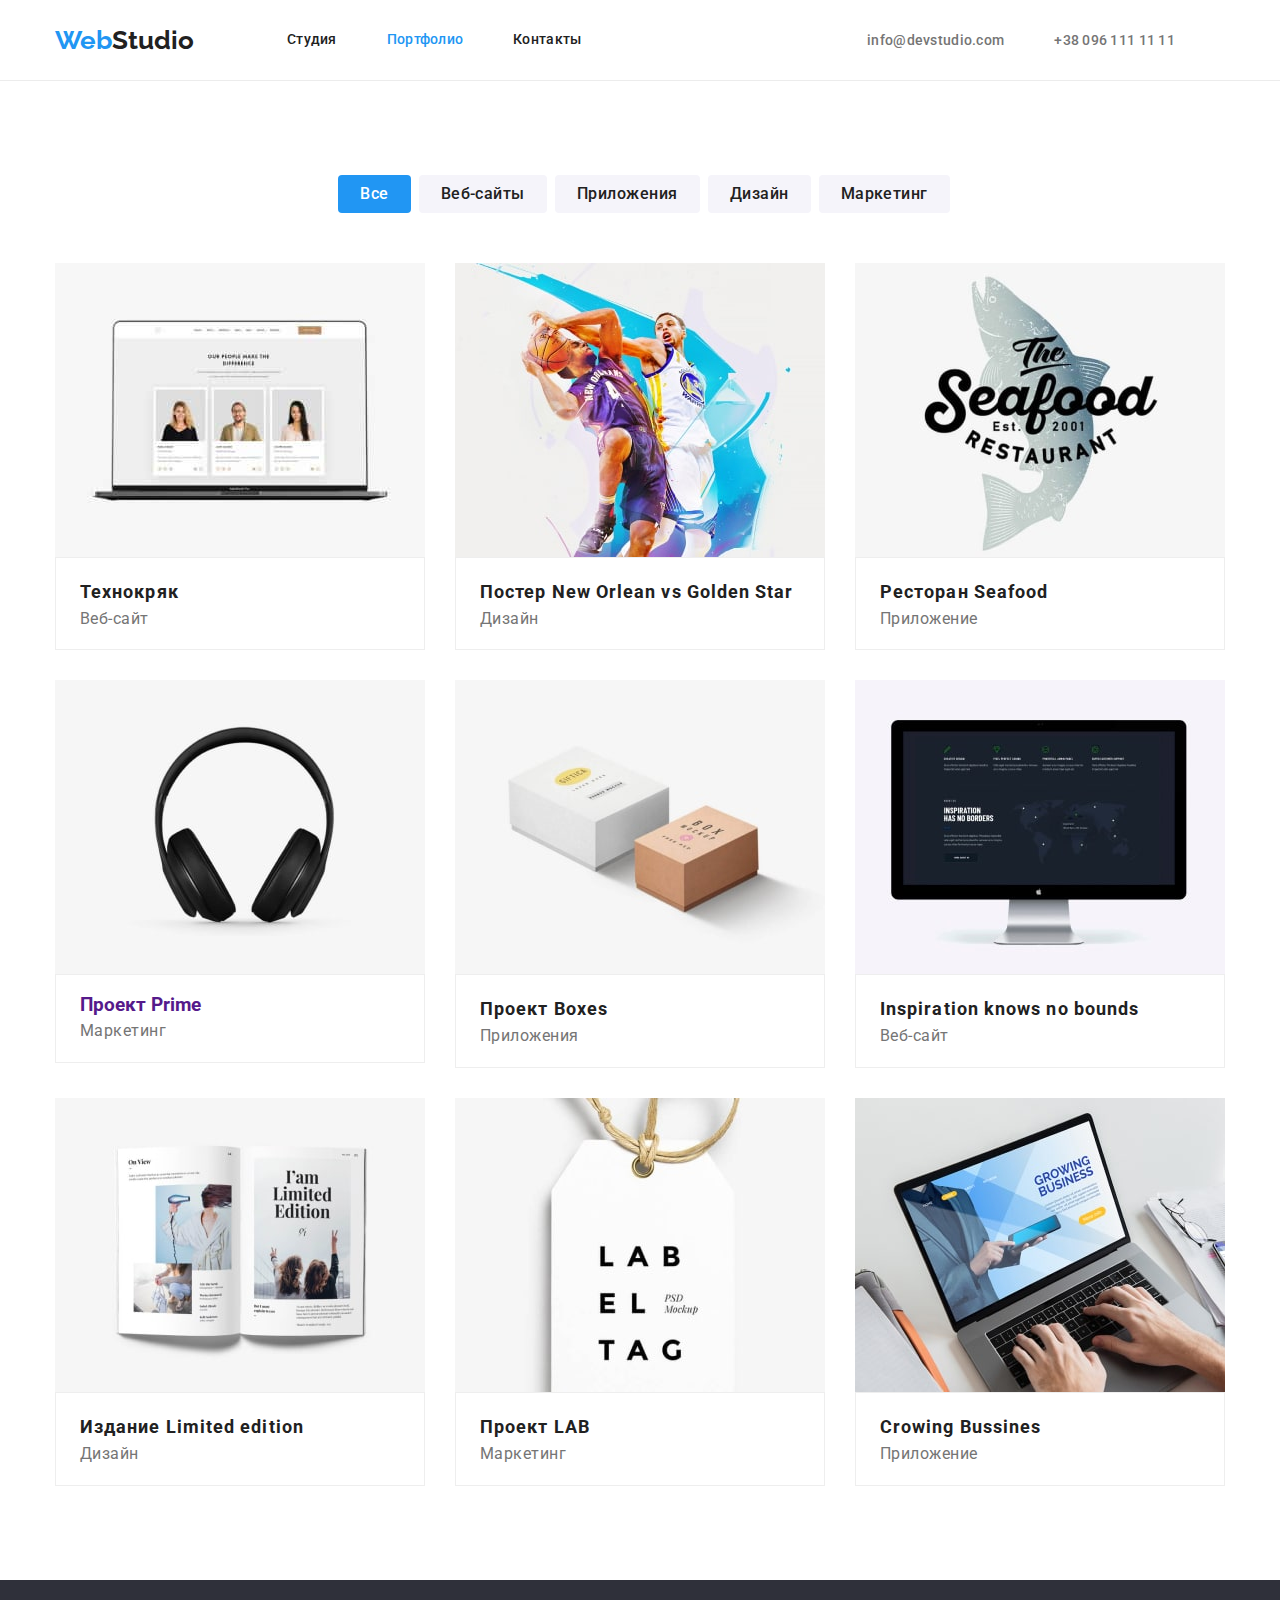
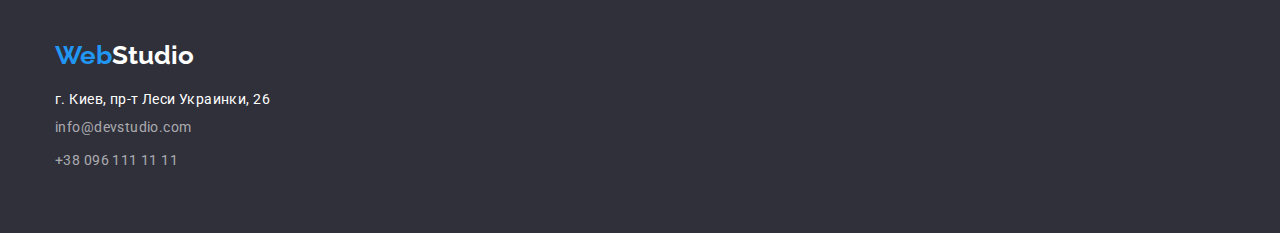
==== portfolio.html @ 930f54a1 "Скопированы файлы для 4-дз" ====
<!doctype html>

<html lang="en">
    <head>
        <meta charset="UTF-8">
        <meta http-equiv="X-UA-Compatible" content="IE=edge">
     
        <meta name="viewport" content="width=device-width, initial-scale=1.0">
        <link rel="preconnect" href="https://fonts.googleapis.com">
    <link rel="preconnect" href="https://fonts.gstatic.com" crossorigin>
    <link href="https://fonts.googleapis.com/css2?family=Raleway:wght@700&family=Roboto:wght@400;500;700;900&display=swap" rel="stylesheet">
    <link
    rel="stylesheet"
    href="https://cdnjs.cloudflare.com/ajax/libs/modern-normalize/1.1.0/modern-normalize.min.css"
  />
    <link rel="stylesheet" href="css/style.css">
        <title>Portfolio</title>
    </head>
    <body>
            <!-- Hesder -->
            <header class="header">
                <div class="container contacts-header" >
                <nav class="main-nav">
                   
                    <a class="web-studio" href="https://www.coherence.digital/"><span class="web">Web</span>Studio</a>
                
                    <ul class="site-nav item">
                        <li class="item"><a class="text-studio-page-second" href="https://den4icguti.github.io/goit-markup-hw-03/index.html">Студия</a></li>
                        <li class="item"><a class="text-portfolio-page-second" href="">Портфолио</a></li>
                        <li class="item"><a class="contacts" href="#">Контакты</a></li>
                    </ul>
                   
                </nav>
                       <ul class="contacts-header item">
                            <li class="item"><a class="mail-header" href="mailto:info@devstudio">info@devstudio.com</a></li>
                            <li class="item"><a class="tel-header" href="tel:+380961111111">+38 096 111 11 11</a></li>
                        </ul>
                 </div>
                      
            </header><!-- /Header -->
       
      
        <!-- Possibilities -->
        <main>
            <section class="section btn-section">
                <div class="container">
                    <h2 class="visually-hidden">Возможности</h2>

                
                    <ul class="buttons-group  btn-item">
                        <li class="btn-item">
                          <button class="btn-all"  type="button">Все</button>
                        </li>
                        <li class="btn-item">
                         <button  class="buttons"  type="button">Веб-сайты</button>
                        </li>
                        <li class="btn-item">
                         <button   class="buttons" type="button">Приложения</button>
                        </li>
                        <li class="btn-item">
                         <button  class="buttons" type="button">Дизайн</button>
                        </li>
                        <li class="btn-item">
                         <button  class="buttons" type="button">Маркетинг</button>
                        </li>
                    </ul>
               
               
             <!-- /Possibilities -->
    
           
             <!-- Presentation -->
             <ul class="presentation">
                    <li class="presintation-item"> 
                    <a class="link-presentation" href="#">   
                       <img class="cards-portfolio" src="img/img-1.jpg"  width="370" alt="Technokryak" title="Technokryak">
                       <div class="inner-text-present">
                         <h3 class="text-heading-present">Технокряк</h3>
                        <p class="discription-text-present">
                            Веб-сайт
                        </p>
                       </div>
                       
                    </a>
                    </li>

                    <li  class="presintation-item">
                    <a class="link-presentation" href="#">
                        <img class="cards-portfolio" src="img/img-2.jpg"  width="370" height="294" alt="Poster New Orlean vs Golden Star" title="Poster New Orlean vs Golden Star">
                        <div class="inner-text-present">
                            <h3 class="text-heading-present">Постер New Orlean vs Golden Star</h3>
                            <p class="discription-text-present">
                               Дизайн
                            </p>
                        </div>
                      
                    </a>
                    </li>

                    <li  class="presintation-item">
                    <a class="link-presentation" href="">
                        <img class="cards-portfolio" src="img/img-3.jpg"  width="370" height="294" alt="Restaurant Seafood" title="Restaurant Seafood">
                        <div class="inner-text-present">
                            <h3 class="text-heading-present">Ресторан Seafood</h3>
                            <p class="discription-text-present">
                                Приложение
                            </p>
                        </div>
                     
                    </a>
                        
                    </li>

                    <li  class="presintation-item">
                        <a class="link-presentation" href="">
                            <img class="cards-portfolio"  src="img/img-4.jpg"  width="370" height="294" alt="Project Prime" title="Project Prime">
                        
                                <div class="inner-text-present">
                                    <h3>Проект Prime</h3>
                                    <p class="discription-text-present">
                                        Маркетинг
                                    </p>
                                </div>
                              

                           
                        </a>
                       
                    </li>

                    <li  class="presintation-item">
                        <a class="link-presentation" href="">
                            <img class="cards-portfolio" src="img/img-5.jpg"  width="370" height="294" alt="Project Boxes" title="Project Boxes">
                            <div class="inner-text-present">
                                <h3 class="text-heading-present">Проект Boxes</h3>
                                <p  class="discription-text-present">
                                    Приложения
                                </p>
                                
                            </div>
                           
                        </a>
                      
                    </li>

                    <li  class="presintation-item">
                        <a class="link-presentation" href="">
                            <img class="cards-portfolio" src="img/img-6.jpg" width="370" height="294" alt="Inspiration knows no bounds" title="Inspiration knows no bounds">
                            <div class="inner-text-present">
                                <h3 class="text-heading-present" >Inspiration knows no bounds</h3>
                                <p class="discription-text-present">
                                    Веб-сайт
                                </p>
                            </div>
                          
                        </a>
                       
                    </li>

                    <li  class="presintation-item">
                        <a class="link-presentation" href="">
                            <img class="cards-portfolio" src="img/img-7.jpg" width="370" height="294" alt="Edition Limited edition" title="Edition Limited edition">
                            <div class="inner-text-present">
                                <h3 class="text-heading-present">Издание Limited edition</h3>
                                <p class="discription-text-present">
                                    Дизайн
                                </p>
                            </div>
                          
                        </a>
                      
                    </li>
                    <li  class="presintation-item">
                    <a class="link-presentation" href="">
                            <img class="cards-portfolio" src="img/img-8.jpg"  width="370" height="294" alt="Project LAB" title="Project LAB">
                            <div class="inner-text-present">
                                <h3 class="text-heading-present">Проект LAB</h3>
                                <p class="discription-text-present">
                                    Маркетинг
                               </p>
                            </div>
                       
                    </a>
                        
                    </li>
                    <li  class="presintation-item">
                        <a class="link-presentation" href="">
                            <img class="cards-portfolio" src="img/img-9.jpg" width="370" height="294" alt="Crowing Bussines" title="Crowing Bussines">
                            <div class="inner-text-present">
                                <h3 class="text-heading-present">Crowing Bussines</h3>
                                <p class="discription-text-present">
                                    Приложение
                                </p>
                            </div>
                           
                        </a>
                      
                    </li>
                 </ul>

              </div>
               
        
               </section><!-- /Presentation -->
            </main>
                <!-- footer -->
                <footer class="footer section-footer">
                    <div class="container">
                    
                    <a  class="web-studio-footer" href="https://www.coherence.digital/"><span class="web">Web</span>Studio</a>
                      
                     <address class="address">
                        <a class="inner-address" href="https://goo.gl/maps/U2Tdcyb7d477dYDr9"> г. Киев, пр-т Леси Украинки, 26</a>
                           
                       <a class="mail-footer" href="mailto:info@devstudio.com">info@devstudio.com</a>
                      
                       <a class="tel-footer" href="tel:+380961111111">+38 096 111 11 11</a>
                    </address>
                </div>
                </footer> <!-- /footer -->
        
    </body>
    </html>
---- css/style.css ----
body{

    font-family:  'Roboto',sans-serif;
   
    background-color:#fff;
}
h1,
h2,
h3,
p,
ul{
    margin: 0;
    padding: 0;
   
}

:root{
    --black: #212121;
    --white:#FFFFFF;
    --grey: #757575;
    --blue:#2196F3;
    --black-grey: #2F303A;

    --presentation-set: 30px;
}

li{
    list-style-type: none;
    padding: 0;
    margin: 0;
    
}
.section-footer{
    padding-top: 60px;
    padding-bottom: 60px;
}
.section{
    padding-top: 94px;
    padding-bottom: 94px;
}
/* Header */



.container{
 width: 1200px;
 margin: 0 auto ;
 padding-left: 15px;
 padding-right: 15px;
 
 } 

 .header{
    border-bottom:  1px solid #ECECEC ;
 }
 
.web-studio{
   
    display: block;
    padding-top: 25px;
    padding-bottom: 24px;

    margin-right: 93px;
    font-family: 'Raleway',sans-serif;
    font-style: normal;
    font-weight: bold;
    font-size: 26px;
    line-height:1.19;
    color: var(--black);
    text-decoration: none;

   
  
}

.web{
    color: var(--blue);
}


  
 .site-nav{
     display: flex;
    
 }

 .main-nav{
    display: flex;
    align-items: center;
}

  
   /* очищает крайнюю геометрию */
  .site-nav .item:not(:last-child)
  {
       margin-right: 50px; 
  } 
  

  
.text-studio{
    display: block;
    padding-top: 32px;
    padding-bottom: 32px;

   
    font-style: normal;
    font-weight: 500;
    font-size: 14px;
    line-height: 1.14;
    letter-spacing: 0.02em;
    color: var(--blue);
  
    text-decoration: none;
}

.text-portfolio{
    
    display: block;
    padding-top: 32px;
    padding-bottom: 32px;
   
    font-style: normal;
    font-weight: 500;
    font-size: 14px;
    line-height: 1.14;
    letter-spacing: 0.02em;
    color: var(--black);

    text-decoration: none;

}

.text-portfolio:hover{
    color: var(--blue);
}
.contacts{
    display: block;
    padding-top: 32px;
    padding-bottom: 32px;
 
    font-style: normal;
    font-weight: 500;
    font-size: 14px;
    line-height: 1.14;
    letter-spacing: 0.02em;
    color: var(--black);

    text-decoration: none;
}
   
   .contacts:hover{
    color: var(--blue);
   }
  /* contacts-header */
 


  .contacts-header{
      display: flex;
      align-items: center;
      margin-left:  auto;
     
      
}

.item{
    margin-right: 50px;
}
  
   
       
   .contacts-header.item:last-child{
       margin-right: 0;
   }

  .mail-header{
    
    font-style: normal;
    font-weight: 500;
    font-size: 14px;
    line-height: 1.14;
    letter-spacing: 0.02em;
    
    text-decoration: none;

    color:var(--grey);
}
    
    .mail-header:hover{
        color: var(--blue);
    }
    
    
    .tel-header{
        
        font-style: normal;
        font-weight: 500;
        font-size: 14px;
        line-height: 1.14;
        letter-spacing: 0.02em;
    
        text-decoration: none;
    
         color: var(--grey);
         
    }
    
    
    .tel-header:hover{
        color: var(--blue);
    }
    


/* Page-1/index.html */

/* banner */
.banner{

padding-top: 200px;
padding-bottom: 200px;
background-color: var( --black-grey);
/* background-color: rgba(47, 48, 58, 0.4); */
/* background-image: url(/img/baground-hero/hero.jpg); */


}

 .banner__text{
    
    font-size: 44px;
    font-weight: 900;
    line-height:1.36;
    text-align: center;
    text-transform: uppercase;
    
    color: var(--white);

}



.btn-text-banner{

 font-size: 16px;
  line-height: 1.87;
 
  cursor: pointer;
  color: var(--white);
  background: #2196F3;
  display: block;
  margin: auto;
  margin-top: 30px;
  /* text */
  padding: 10px 32px;

  /* btn */
   border-color: transparent;
   border-radius: 3px;

  
}

.btn-text-banner:hover, .btn-text-banner:focus
{
    background: #188CE8;
    color: var(--white);
    
}
/* /banner */

/* feature */

.features{
    display: flex;
}

.description-item{
    margin-right: 30px;
    width: 270px;
   
}

.description-item:last-child{
    margin-right: 0;
    
}

.inner-content{
    background:  #F5F4FA;
}

.text-features{
   
    font-style: normal;
    font-weight: bold;
    font-size: 14px;
    line-height: 1.14;
    letter-spacing: 0.03em;
    text-transform: uppercase;
    color: var(--black);

   }

.description{
    font-style: normal;
    font-size: 14px;
    line-height: 1.7;

    letter-spacing: 0.03em;

    color: var(--grey);

    margin-top: 10px;
}




.technology{
    margin-bottom: 50px;
    font-style: normal;
    font-weight: bold;
    font-size: 36px;
    line-height: 1.16;
    text-align: center;
    
    letter-spacing: 0.03em;

    color: var(--black);
}

.section.section-inner{
    padding-top: 0px;
}

.item-technology:last-child{
    margin-right: 0;
}

.img-technology{
    display: block;
}

.technology-inner{
    display: flex;
   

}

.item-technology{

margin-right: 30px;
}



/* /feature */



.inner-team{
    display: flex;
    
}

.inner-team .team{
    margin-right: 30px;
    background-color: #ffff;
    /* border-radius: 5px;
    box-shadow: 0px 1px 3px rgba(0, 0, 0, 0.12), 0px 1px 1px rgba(0, 0, 0, 0.14), 0px 2px 1px rgba(0, 0, 0, 0.2); */
    border-radius: 0px 0px 4px 4px;
}


.team:last-child{
    margin-right: 0px;
   
}


.team-card{
    display: block;

    
}

.our-team{
   
  margin-bottom: 50px;
   font-style: normal;
    font-weight: bold;
    font-size: 36px;
    line-height: 1.16;
    text-align: center;

   
}


.name-developer{

    margin-bottom: 10px;
  
   width: 270px;
   
   font-style: normal;
    font-weight: 500;
    font-size: 16px;
    line-height: 1.3;
    text-align: center;
    letter-spacing: 0.03em;

    color: var(--black);
   
}

.item-work{
    padding-top: 30px;
    padding-bottom: 30px;
    
}

.position{
    
  font-style: normal;
    font-weight: normal;
    font-size: 16px;
    line-height: 1.3;
    text-align: center;
    letter-spacing: 0.03em;

  color: var(--grey);

}
/* /Team Work */
/* page-1/index.html */

.footer{
  background: var( --black-grey);
}

.web-studio-footer{
    font-family: 'Raleway',sans-serif;
    font-style: normal;
    font-weight: bold;
    font-size: 26px;
    line-height:1.19;

    color: var(--white);
    text-decoration: none;
    
   display: block;

   padding-bottom: 20px;
  
}



.address{

    font-style: normal;
    font-weight: normal;
    font-size: 14px;
    line-height: 1.16;
    letter-spacing: 0.03em;

    text-decoration: none;

    color: var(--white);
  
}




.inner-address{
    
    font-style: normal;
    font-weight: normal;
    font-size: 14px;
    line-height: 1.16;
    letter-spacing: 0.03em;

    text-decoration: none;

    color: var(--white);
}
.mail-footer{
     display: block;

    margin-top: 9px;

   text-decoration: none;
    font-size: 14px;
    line-height: 1.71;
    letter-spacing: 0.03em;
    color: rgba(255, 255, 255, 0.6);

}

.mail-footer:hover{
  color: var(--white);
}


.tel-footer{
    display: block;
    margin-top: 9px;
    
   font-style: normal;
   font-weight: normal;
   font-size: 14px;
   line-height:1.71;
   text-decoration: none;
   letter-spacing: 0.03em;
    color: rgba(255, 255, 255, 0.6);

}

.tel-footer:hover{
    color: var(--white);
}


/* Page-2 /Portfolio.html */


.text-portfolio-page-second{
    display: block;
    padding-top: 32px;
    padding-bottom: 32px;
   
   
    font-style: normal;
    font-weight: 500;
    font-size: 14px;
    line-height: 1.14;
    letter-spacing: 0.02em;
    color: var(--blue);
    text-decoration: none;
}



.text-studio-page-second{
    display: block;
    padding-top: 32px;
    padding-bottom: 32px;

   
    font-style: normal;
    font-weight: 500;
    font-size: 14px;
    line-height: 1.14;
    letter-spacing: 0.02em;
    color: var(--black);
  
    text-decoration: none;
}


.text-studio-page-second:hover{
    color: var(--blue);
}

/* Buttons
========= */
.buttons-group{
 display: flex;
 
 margin-bottom: 50px;
 
}


.section .btn-section{
    padding-top: 94px;
    padding-bottom: 0px;
}

 .btn-item{

 margin-left:8px;
 justify-content: center;

}

.btn-item:last-child{
    margin-left: 8px;
}

 .btn-item:first-child{
     margin-left: 0px;
 }

 
.btn-all{
    background: var(--blue);
    border-radius: 4px;
    padding: 6px 22px;
    border: transparent;
/* Text */

font-style: normal;
font-weight: 500;
font-size: 16px;
line-height: 1.6;
text-align: center;
letter-spacing: 0.03em;
color: var(--white);
}

.visually-hidden {
    position: absolute;
    width: 1px;
    height: 1px;
    margin: -1px;
    padding: 0;
    overflow: hidden;
    border: 0;
    clip: rect(0 0 0 0)
  }

.buttons{
    background:  #F5F4FA;
    border-radius: 4px;
    cursor: pointer;
    padding: 6px 22px;

    border: transparent;


    /* Text */

    
    font-style: normal;
    font-weight: 500;
    font-size: 16px;
    line-height: 1.6;

    letter-spacing: 0.03em;

    color: var(--black);
}

.buttons:hover{
color: var(--white);
background: var(--blue);
border-radius: 4px;
}

/* Presentation/ Portfolio 
================= */
.presentation{
  
display: flex;
flex-wrap: wrap;


margin-left: calc(-1 * var(--presentation-set));
margin-top: calc(-1 * var(--presentation-set));




/* padding-bottom: 94px; */
}

.presintation-item{
   
   flex-basis: calc(100% /  var(--presentation-set) );

   margin-left: var(--presentation-set);
   margin-top:   var(--presentation-set);
 

  
}
    
  
.inner-text-present{
     padding-top: 20px;
    padding-bottom: 20px;
    padding-left: 24px;
    padding-right: 24px;

    
    border: 1px solid #EEEEEE; 

    border-top: 1px solid  #EEEEEE;
    
}


.text-heading-present{
 
    font-style: normal;
    font-weight: bold;
    font-size: 18px;
    line-height: 1.5;
    letter-spacing: 0.06em;
     
     color: var(--black);
     
     
    

    }

    .cards-portfolio{
        display: block;
    }
.discription-text-present{


   font-style: normal;
    font-size: 16px;
    line-height: 1.3;
    letter-spacing: 0.03em;
    
    color: var(--grey);

     margin-top: 4px; 


    

    
}

.link-presentation{
 text-decoration: none;
   width: 370px;
  
}
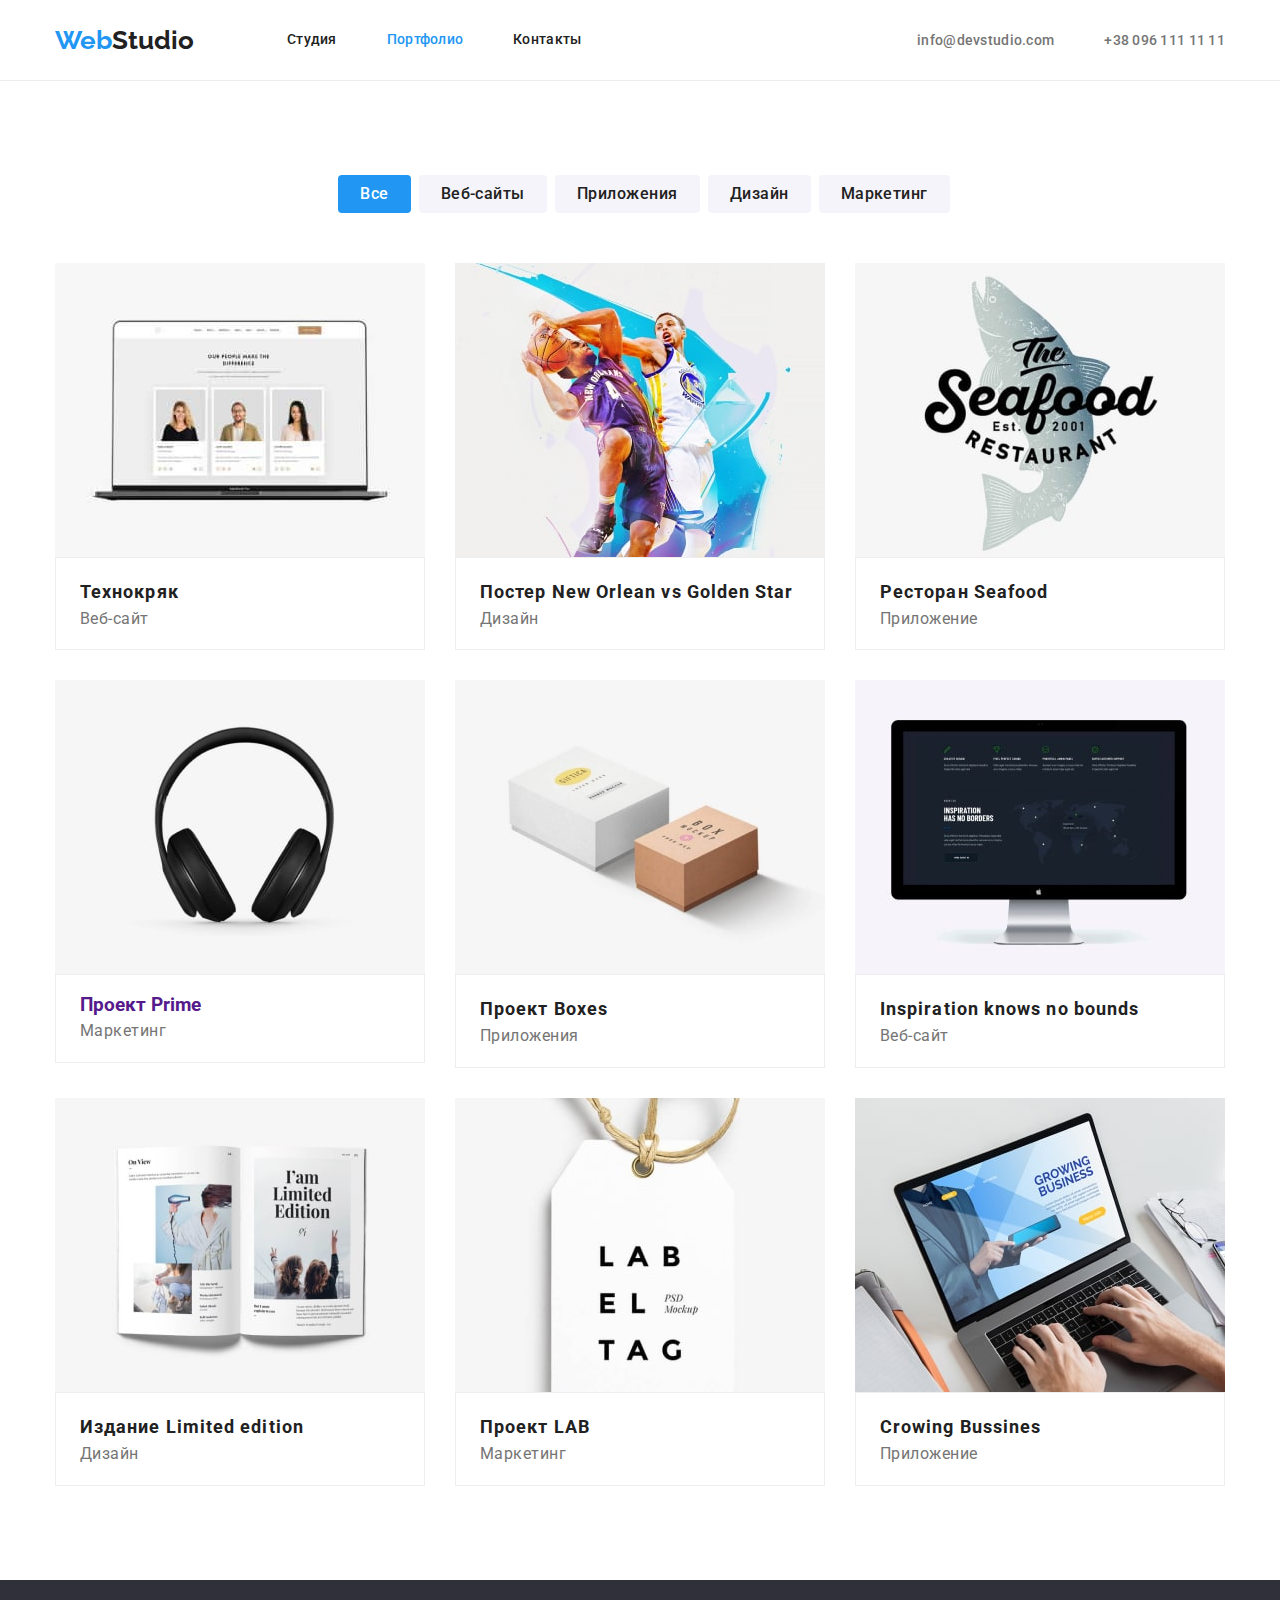
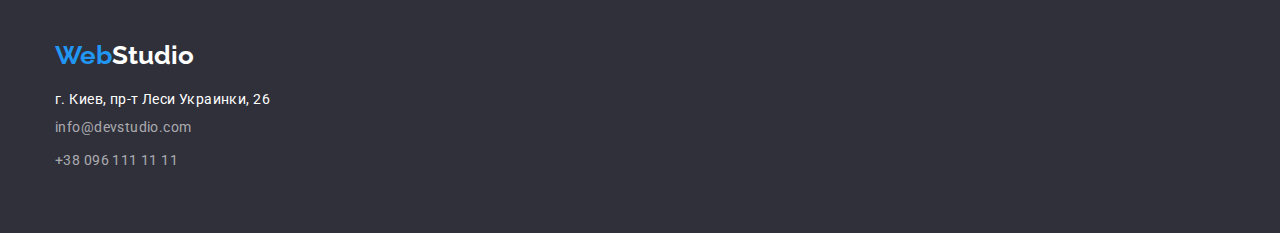
==== commit 7829674d: "Частично оформлены карточки, portfolio,studio, добавлено затмение на Hero" ====
--- a/portfolio.html
+++ b/portfolio.html
@@ -16,6 +16,9 @@
     <link rel="stylesheet" href="css/style.css">
         <title>Portfolio</title>
     </head>
+
+    
+
     <body>
             <!-- Hesder -->
             <header class="header">
@@ -24,14 +27,14 @@
                    
                     <a class="web-studio" href="https://www.coherence.digital/"><span class="web">Web</span>Studio</a>
                 
-                    <ul class="site-nav item">
-                        <li class="item"><a class="text-studio-page-second" href="https://den4icguti.github.io/goit-markup-hw-03/index.html">Студия</a></li>
+                    <ul class="site-nav">
+                        <li class="item"><a class="text-studio-page-second" href="https://den4icguti.github.io/goit-markup-hw-04/index.html">Студия</a></li>
                         <li class="item"><a class="text-portfolio-page-second" href="">Портфолио</a></li>
                         <li class="item"><a class="contacts" href="#">Контакты</a></li>
                     </ul>
                    
                 </nav>
-                       <ul class="contacts-header item">
+                       <ul class="contacts-header ">
                             <li class="item"><a class="mail-header" href="mailto:info@devstudio">info@devstudio.com</a></li>
                             <li class="item"><a class="tel-header" href="tel:+380961111111">+38 096 111 11 11</a></li>
                         </ul>
@@ -114,8 +117,7 @@
                     <li  class="presintation-item">
                         <a class="link-presentation" href="">
                             <img class="cards-portfolio"  src="img/img-4.jpg"  width="370" height="294" alt="Project Prime" title="Project Prime">
-                        
-                                <div class="inner-text-present">
+                              <div class="inner-text-present">
                                     <h3>Проект Prime</h3>
                                     <p class="discription-text-present">
                                         Маркетинг
--- a/css/style.css
+++ b/css/style.css
@@ -91,11 +91,10 @@
 
   
    /* очищает крайнюю геометрию */
-  .site-nav .item:not(:last-child)
-  {
-       margin-right: 50px; 
-  } 
-  
+  
+   .item:last-child{
+    margin-right: 0;
+}
 
   
 .text-studio{
@@ -170,9 +169,7 @@
   
    
        
-   .contacts-header.item:last-child{
-       margin-right: 0;
-   }
+   
 
   .mail-header{
     
@@ -220,12 +217,15 @@
 
 padding-top: 200px;
 padding-bottom: 200px;
-background-color: var( --black-grey);
-/* background-color: rgba(47, 48, 58, 0.4); */
-/* background-image: url(/img/baground-hero/hero.jpg); */
-
-
-}
+background-image: radial-gradient(rgba(47, 48, 58, 0.4),rgba(47, 48, 58, 0.4)),
+     url(/img/baground-hero/hero.jpg);
+    
+  /* max-width: 1600; */
+  background-size: cover;
+  background-position: center;
+  background-repeat: no-repeat;
+
+ }
 
  .banner__text{
     
@@ -368,8 +368,8 @@
 .inner-team .team{
     margin-right: 30px;
     background-color: #ffff;
-    /* border-radius: 5px;
-    box-shadow: 0px 1px 3px rgba(0, 0, 0, 0.12), 0px 1px 1px rgba(0, 0, 0, 0.14), 0px 2px 1px rgba(0, 0, 0, 0.2); */
+    border-radius: 5px;
+    box-shadow: 0px 1px 3px rgba(0, 0, 0, 0.12), 0px 1px 1px rgba(0, 0, 0, 0.14), 0px 2px 1px rgba(0, 0, 0, 0.2);
     border-radius: 0px 0px 4px 4px;
 }
 
@@ -679,6 +679,11 @@
 
   
 }
+
+.presintation-item:hover{
+ box-shadow: 0px 1px 1px rgba(0, 0, 0, 0.12), 0px 4px 4px rgba(0, 0, 0, 0.06), 1px 4px 6px rgba(0, 0, 0, 0.16);
+}
+
     
   
 .inner-text-present{
@@ -704,11 +709,7 @@
     letter-spacing: 0.06em;
      
      color: var(--black);
-     
-     
-    
-
-    }
+}
 
     .cards-portfolio{
         display: block;
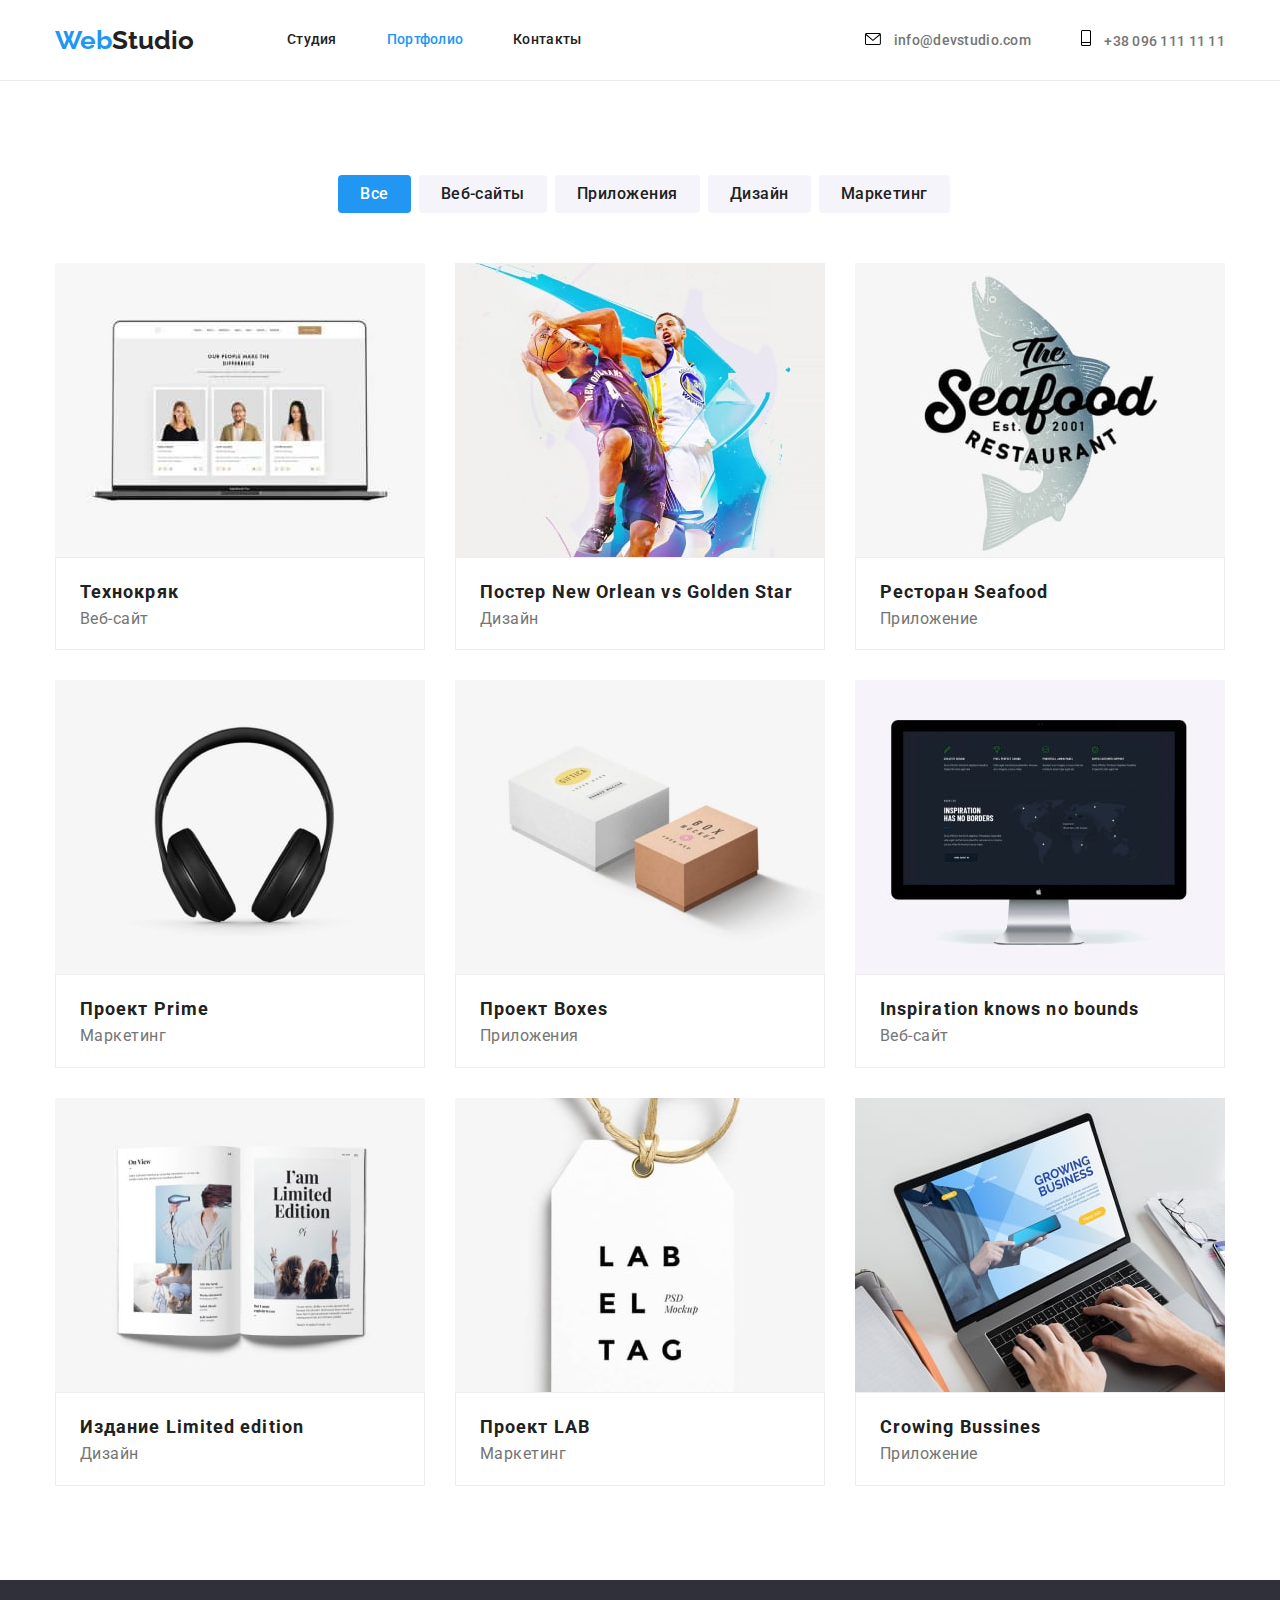
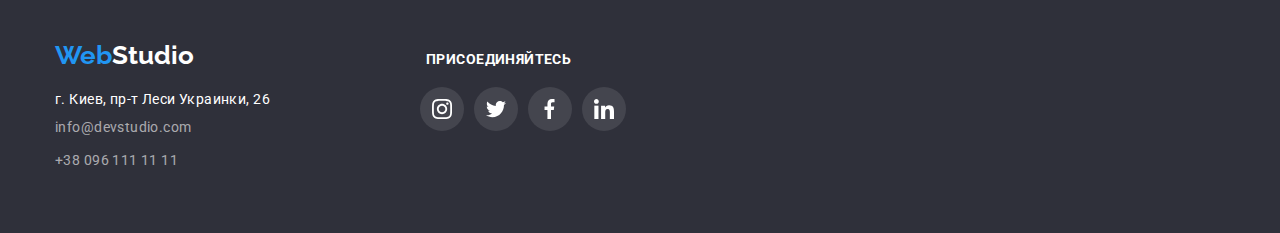
==== commit 72f5e04d: "Закончил 4-дз" ====
--- a/portfolio.html
+++ b/portfolio.html
@@ -35,8 +35,18 @@
                    
                 </nav>
                        <ul class="contacts-header ">
-                            <li class="item"><a class="mail-header" href="mailto:info@devstudio">info@devstudio.com</a></li>
-                            <li class="item"><a class="tel-header" href="tel:+380961111111">+38 096 111 11 11</a></li>
+                            <li class="item"><a class="mail-header" href="mailto:info@devstudio">
+                            <svg class="icon-right" width="16" height="12">
+                                    <use href="./img/spraits.svg#icon-mail"></use>
+                                 </svg>
+                                 info@devstudio.com</a>
+                            </li>
+                            <li class="item"><a class="tel-header" href="tel:+380961111111">
+                                <svg  class="icon-right" width="10" height="16">
+                                    <use href="./img/spraits.svg#smart"></use>
+                                 </svg>
+                                
+                                +38 096 111 11 11</a></li>
                         </ul>
                  </div>
                       
@@ -118,7 +128,7 @@
                         <a class="link-presentation" href="">
                             <img class="cards-portfolio"  src="img/img-4.jpg"  width="370" height="294" alt="Project Prime" title="Project Prime">
                               <div class="inner-text-present">
-                                    <h3>Проект Prime</h3>
+                                    <h3 class="text-heading-present">Проект Prime</h3>
                                     <p class="discription-text-present">
                                         Маркетинг
                                     </p>
@@ -208,19 +218,60 @@
                 <!-- footer -->
                 <footer class="footer section-footer">
                     <div class="container">
-                    
-                    <a  class="web-studio-footer" href="https://www.coherence.digital/"><span class="web">Web</span>Studio</a>
-                      
-                     <address class="address">
-                        <a class="inner-address" href="https://goo.gl/maps/U2Tdcyb7d477dYDr9"> г. Киев, пр-т Леси Украинки, 26</a>
-                           
-                       <a class="mail-footer" href="mailto:info@devstudio.com">info@devstudio.com</a>
-                      
-                       <a class="tel-footer" href="tel:+380961111111">+38 096 111 11 11</a>
-                    </address>
-                </div>
-                </footer> <!-- /footer -->
-        
+                        <div class="main-footer">
+                            <div class="inner-adress">
+                                <a  class="web-studio-footer" href="https://www.coherence.digital/"><span class="web">Web</span>Studio</a>
+                      
+                                <address class="address">
+                                   <a class="inner-address" href="https://goo.gl/maps/U2Tdcyb7d477dYDr9"> г. Киев, пр-т Леси Украинки, 26</a>
+                                      
+                                  <a class="mail-footer" href="mailto:info@devstudio.com">info@devstudio.com</a>
+                                 
+                                  <a class="tel-footer" href="tel:+380961111111">+38 096 111 11 11</a>
+                               </address>
+
+                            </div>
+                            <div class="inner-icons">
+                                <h3 class="title-icons">
+                                    ПРИСОЕДИНЯЙТЕСЬ
+                                </h3>
+                                <ul class="inner-footer-social" >
+                                     <li class="item-footer-social"><a class="footer-social" href="">
+                                        <svg class="icon-social"  width="20" height="20">
+                                            <use href="./img/spraits.svg#instagram"></use>
+                                        </svg>
+                                        </a>
+                                    </li>
+                                
+                            <li class="item-footer-social"><a class="footer-social" href="">
+                                            <svg  class="icon-social"   width="20" height="20">
+                                                <use href="./img/spraits.svg#twitter"></use>
+                                            </svg>
+                                            </a>   
+                                        </li>
+                                
+                            <li class="item-footer-social"><a class="footer-social" class="footer-social" href="">
+                                        <svg class="icon-social"  width="20" height="20">
+                                            <use href="./img/symbol-defs.svg#facebook"></use>
+                                        </svg>
+                                    </a>
+                                </li>
+                            
+                            <li class="item-footer-social"><a class="footer-social" href="">
+                                <svg class="icon-social"  width="20" height="20">
+                                    <use href="./img/spraits.svg#linkedin"></use>
+                                </svg>
+                              </a>
+                             </li>
+                        </ul>
+                    </div>
+                        </div>
+                       
+
+                   </div>
+                        
+                     
+        </footer> <!-- /footer -->
     </body>
-    </html>
+</html>
     --- a/css/style.css
+++ b/css/style.css
@@ -38,6 +38,7 @@
     padding-top: 94px;
     padding-bottom: 94px;
 }
+
 /* Header */
 
 
@@ -130,7 +131,9 @@
 
 }
 
-.text-portfolio:hover{
+.text-portfolio:hover,
+.text-portfolio:focus
+{
     color: var(--blue);
 }
 .contacts{
@@ -148,7 +151,9 @@
     text-decoration: none;
 }
    
-   .contacts:hover{
+   .contacts:hover,
+   .contacts:focus
+   {
     color: var(--blue);
    }
   /* contacts-header */
@@ -167,9 +172,35 @@
     margin-right: 50px;
 }
   
-   
-       
-   
+   .icon-right{
+   
+    margin-right: 10px;
+}
+
+   .icon-phfone{
+       margin-right: 10px;
+   }
+
+
+  .mail{
+       display: block;
+      
+       padding-top: 32px;
+
+   }
+   .mail-header:hover{
+    fill: var(--blue);
+   }
+   .mail-header:hover{
+    color: var(--blue);
+}
+
+
+    /* .mail-header:hover.icon-right,
+    .mail-header:focus.icon-right
+    {
+        fill: var(--blue);
+    } */
 
   .mail-header{
     
@@ -184,10 +215,7 @@
     color:var(--grey);
 }
     
-    .mail-header:hover{
-        color: var(--blue);
-    }
-    
+   
     
     .tel-header{
         
@@ -203,12 +231,19 @@
          
     }
     
-    
+    .tel-header:hover{
+        fill: var(--blue);
+    }
+
     .tel-header:hover{
         color: var(--blue);
     }
     
 
+   .tel-header:hover.icon-right,
+   .tel-header:hover.icon-right{
+       fill: var(--blue);
+   }
 
 /* Page-1/index.html */
 
@@ -218,7 +253,7 @@
 padding-top: 200px;
 padding-bottom: 200px;
 background-image: radial-gradient(rgba(47, 48, 58, 0.4),rgba(47, 48, 58, 0.4)),
-     url(/img/baground-hero/hero.jpg);
+     url(../img/baground-hero/hero.jpg);
     
   /* max-width: 1600; */
   background-size: cover;
@@ -272,6 +307,48 @@
 
 /* feature */
 
+.section.section-features{
+    padding-top: 94px;
+    padding-bottom: 0px;
+}
+
+.features-icon{
+    display: flex;
+}
+
+.item-icon{
+   width: 270px;
+   height: 120px;
+   margin-right: 30px;
+   background-color:#F5F4FA;
+   border-radius: 4px;
+   margin-bottom: 30px;
+   
+ }
+
+.icons-features{
+  margin-left: 100px;
+  margin-top: 25px;
+}
+
+/* .item-icon:last-child{
+    margin-right: 0px;
+}
+
+.clock-icon{
+
+  margin-left: 102px;
+  margin-top: 25px;
+  margin-bottom: 25px;
+}
+
+.icon-diagram{
+  
+    margin-left: 102px;
+    margin-top: 25px;
+    margin-bottom: 25px;
+} */
+
 .features{
     display: flex;
 }
@@ -401,7 +478,7 @@
 
 .name-developer{
 
-    margin-bottom: 10px;
+  margin-bottom: 10px;
   
    width: 270px;
    
@@ -431,9 +508,115 @@
     text-align: center;
     letter-spacing: 0.03em;
 
-  color: var(--grey);
-
-}
+     color: var(--grey);
+
+     margin-bottom: 16px;
+}
+
+
+.social-set{
+    display: flex;
+    justify-content: center;
+}
+
+.item-socials{
+    fill: #AFB1B8;
+}
+
+.item-social{
+    margin-right: 10px;
+    width: 44px;
+    height: 44px;
+
+}
+
+.item-social:last-child{
+    margin-right: 0;
+}
+
+
+.social-link{
+    width: 100%;
+    height: 100%;
+    display: flex;
+    align-items: center;
+    justify-content: center;
+    border-radius: 50%;
+    background-color:#ffffff;
+}
+
+.social-link:hover{
+    background-color: var(--blue);
+   
+}
+
+.social-link:hover .item-socials,
+.social-link:focus .item-socials
+{
+ 
+  fill:var(--white);
+  
+}
+
+
+/* Claients
+============= */
+.clients{
+    display: flex;
+   
+}
+
+
+
+.item-clients{
+    margin-right: 30px;
+    width: 170px;
+    height: 92px;
+   
+   
+}
+.link-company{
+    display: block;
+    width: 100%;
+    height: 100%;
+  
+    border: solid 1px #AFB1B8;
+    border-radius: 4px;
+    cursor: pointer;
+}
+
+
+
+.icon-company{
+    margin-left: 32px;
+    margin-top: 16px;
+    fill:  #AFB1B8;    
+   }
+
+   .link-company:hover{
+       border: solid 1px #2196F3;
+   }
+  
+   .link-company:hover{
+       fill: border solid 1px #2196F3;
+   }
+
+
+   .link-company:hover .icon-company{
+       fill:#2196F3
+   }
+  
+.item-clients:last-child{
+    margin-right: 0px;
+}
+
+
+
+
+
+
+
+
 /* /Team Work */
 /* page-1/index.html */
 
@@ -447,13 +630,13 @@
     font-weight: bold;
     font-size: 26px;
     line-height:1.19;
-
+   
     color: var(--white);
     text-decoration: none;
     
-   display: block;
-
-   padding-bottom: 20px;
+    display: block;
+
+    padding-bottom: 20px;
   
 }
 
@@ -501,7 +684,9 @@
 
 }
 
-.mail-footer:hover{
+.mail-footer:hover
+.mail-footer:focus
+{
   color: var(--white);
 }
 
@@ -520,9 +705,77 @@
 
 }
 
-.tel-footer:hover{
+.tel-footer:hover
+.tel-footer:focus
+{
+
     color: var(--white);
 }
+
+.title-icons{
+font-weight: bold;
+font-size: 14px;
+line-height: 16px;
+letter-spacing: 0.03em;
+text-transform: uppercase;
+color: #FFFFFF;
+margin-left: 156px;
+padding-bottom: 20px;
+
+
+}
+
+.inner-footer-social{
+    display: flex;
+    margin-left: 150px;
+  
+ 
+}
+
+
+.main-footer{
+    display: flex;
+    align-items: baseline;
+    
+}
+
+
+
+.icon-social{
+    fill: #ffff;
+}
+
+.item-footer-social{
+    margin-right: 10px;
+    width: 44px;
+    height: 44px;
+   
+}
+
+.footer-social{
+    width: 100%;
+    height: 100%;
+    display: flex;
+    align-items: center;
+    justify-content: center;
+    border-radius: 50%;
+    background-color: rgba(255, 255, 255, 0.1);
+
+
+}
+
+.footer-social:hover,
+.footer-social:focus
+{
+    background-color: var(--blue);
+}
+
+.item-footer-social:last-child{
+    margin-right: 0;
+}
+
+
+
 
 
 /* Page-2 /Portfolio.html */
@@ -587,6 +840,8 @@
  justify-content: center;
 
 }
+
+
 
 .btn-item:last-child{
     margin-left: 8px;
@@ -612,6 +867,14 @@
 letter-spacing: 0.03em;
 color: var(--white);
 }
+
+.btn-all:hover,
+.btn-all:focus{
+    box-shadow: 0px 3px 1px rgba(0, 0, 0, 0.1), 0px 1px 2px rgba(0, 0, 0, 0.08), 0px 2px 2px rgba(0, 0, 0, 0.12);
+    border-radius: 4px;
+    
+}
+
 
 .visually-hidden {
     position: absolute;
@@ -649,6 +912,7 @@
 .buttons:hover{
 color: var(--white);
 background: var(--blue);
+box-shadow: 0px 3px 1px rgba(0, 0, 0, 0.1), 0px 1px 2px rgba(0, 0, 0, 0.08), 0px 2px 2px rgba(0, 0, 0, 0.12);
 border-radius: 4px;
 }
 
@@ -736,4 +1000,6 @@
  text-decoration: none;
    width: 370px;
   
-}+}
+
+
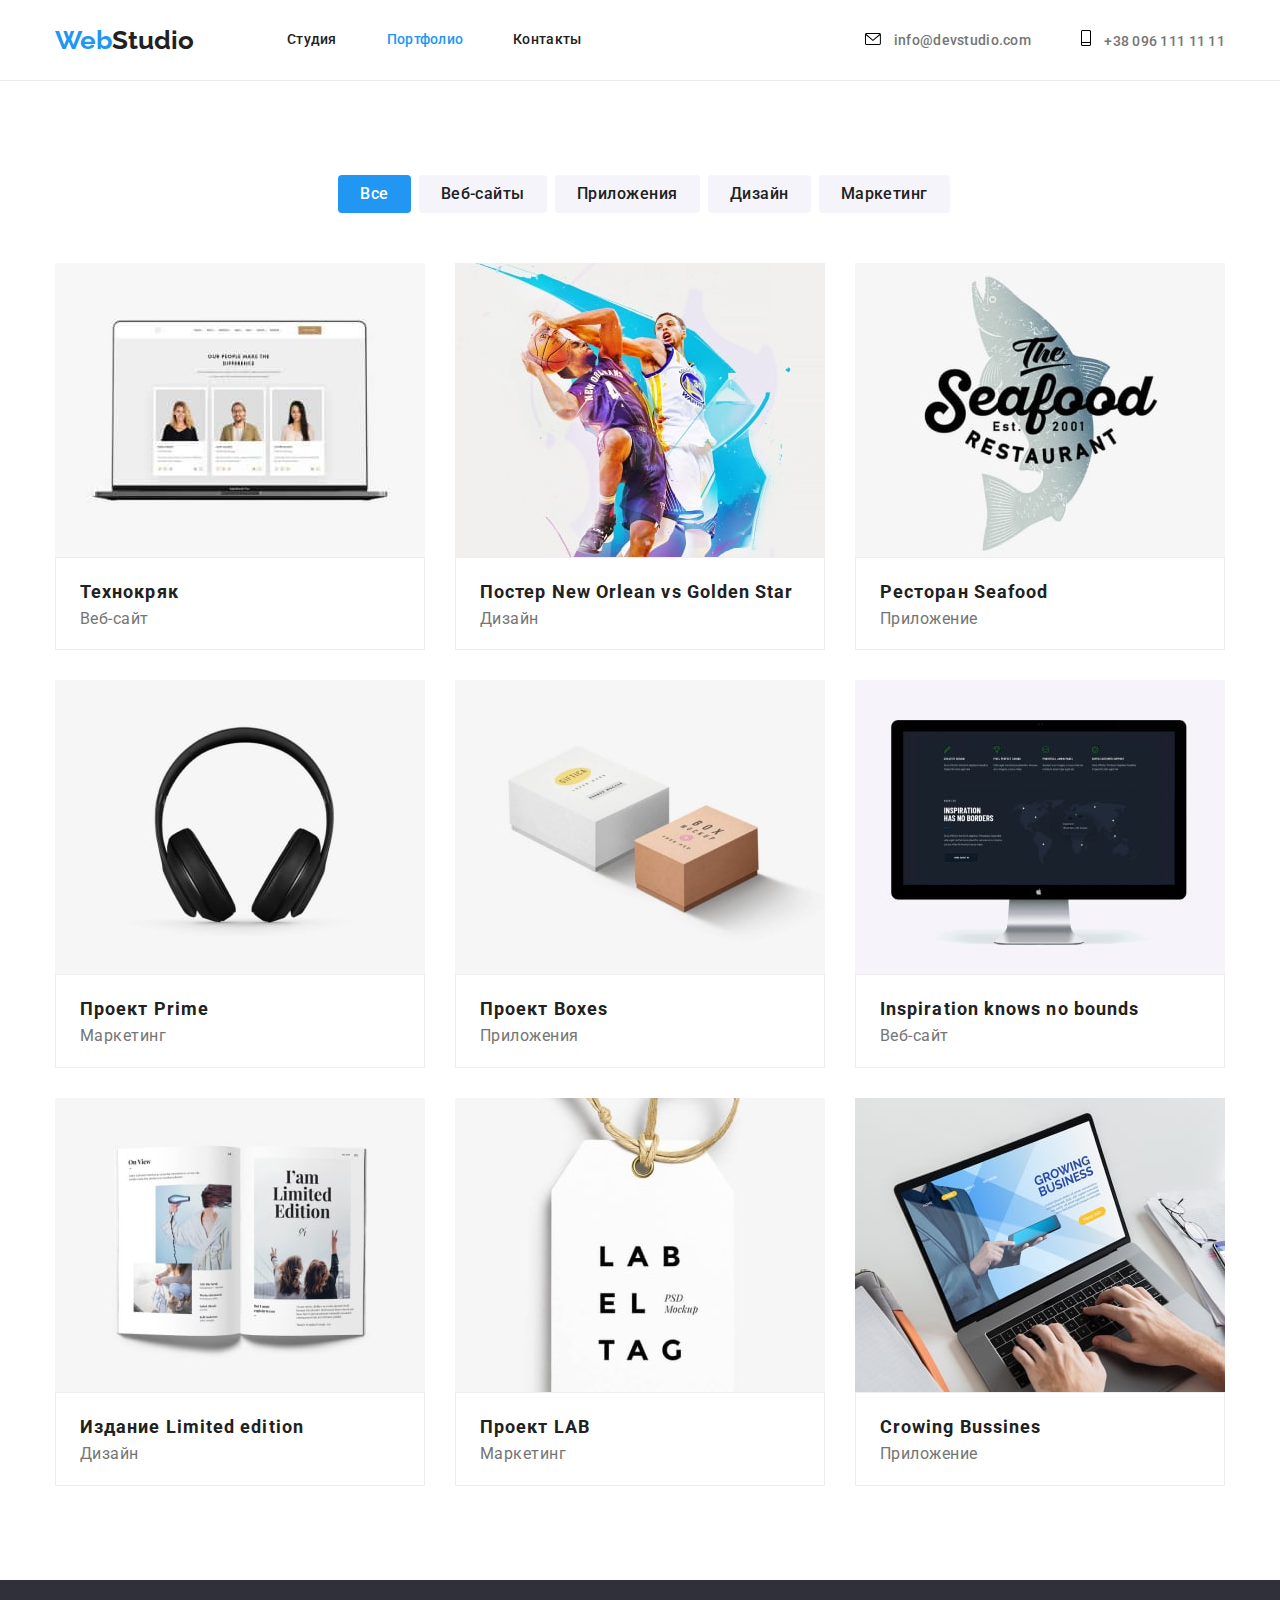
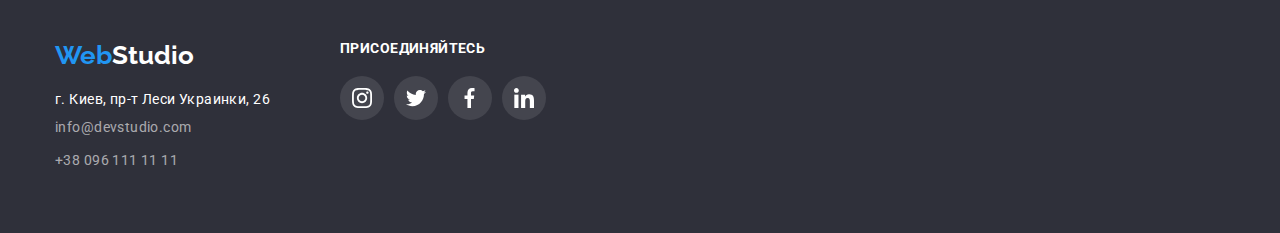
==== commit 8328f26d: "ДОБАВЛЕНЫ ПРАВКИ" ====
--- a/portfolio.html
+++ b/portfolio.html
@@ -250,7 +250,7 @@
                                             </a>   
                                         </li>
                                 
-                            <li class="item-footer-social"><a class="footer-social" class="footer-social" href="">
+                            <li class="item-footer-social"><a class="footer-social" href="">
                                         <svg class="icon-social"  width="20" height="20">
                                             <use href="./img/symbol-defs.svg#facebook"></use>
                                         </svg>
--- a/css/style.css
+++ b/css/style.css
@@ -188,10 +188,14 @@
        padding-top: 32px;
 
    }
-   .mail-header:hover{
+   .mail-header:hover,
+   .mail-header:focus
+   {
     fill: var(--blue);
    }
-   .mail-header:hover{
+   .mail-header:hover,
+   .mail-header:focus
+   {
     color: var(--blue);
 }
 
@@ -231,17 +235,17 @@
          
     }
     
-    .tel-header:hover{
-        fill: var(--blue);
-    }
-
-    .tel-header:hover{
+    
+    .tel-header:hover,
+    .tel-header:focus
+    {
         color: var(--blue);
     }
     
 
-   .tel-header:hover.icon-right,
-   .tel-header:hover.icon-right{
+   .tel-header:hover, 
+   .tel-header:focus
+   {
        fill: var(--blue);
    }
 
@@ -545,7 +549,9 @@
     background-color:#ffffff;
 }
 
-.social-link:hover{
+.social-link:hover,
+.social-link:focus
+{
     background-color: var(--blue);
    
 }
@@ -579,7 +585,7 @@
     display: block;
     width: 100%;
     height: 100%;
-  
+   align-items: center;
     border: solid 1px #AFB1B8;
     border-radius: 4px;
     cursor: pointer;
@@ -593,16 +599,22 @@
     fill:  #AFB1B8;    
    }
 
-   .link-company:hover{
+   .link-company:hover,
+   .link-company:focus
+   {
        border: solid 1px #2196F3;
    }
   
-   .link-company:hover{
+   .link-company:hover
+   .link-company:focus
+   {
        fill: border solid 1px #2196F3;
    }
 
 
-   .link-company:hover .icon-company{
+   .link-company:hover,
+   .link-company:focus
+   .icon-company{
        fill:#2196F3
    }
   
@@ -719,7 +731,7 @@
 letter-spacing: 0.03em;
 text-transform: uppercase;
 color: #FFFFFF;
-margin-left: 156px;
+margin-left: 70px;
 padding-bottom: 20px;
 
 
@@ -727,15 +739,17 @@
 
 .inner-footer-social{
     display: flex;
-    margin-left: 150px;
-  
- 
-}
+    margin-left: 70px;
+  
+ 
+}
+
+
 
 
 .main-footer{
     display: flex;
-    align-items: baseline;
+    /* align-items: baseline; */
     
 }
 
@@ -815,7 +829,9 @@
 }
 
 
-.text-studio-page-second:hover{
+.text-studio-page-second:hover,
+.text-studio-page-second:focus
+{
     color: var(--blue);
 }
 
@@ -909,7 +925,9 @@
     color: var(--black);
 }
 
-.buttons:hover{
+.buttons:hover,
+.buttons:focus
+{
 color: var(--white);
 background: var(--blue);
 box-shadow: 0px 3px 1px rgba(0, 0, 0, 0.1), 0px 1px 2px rgba(0, 0, 0, 0.08), 0px 2px 2px rgba(0, 0, 0, 0.12);
